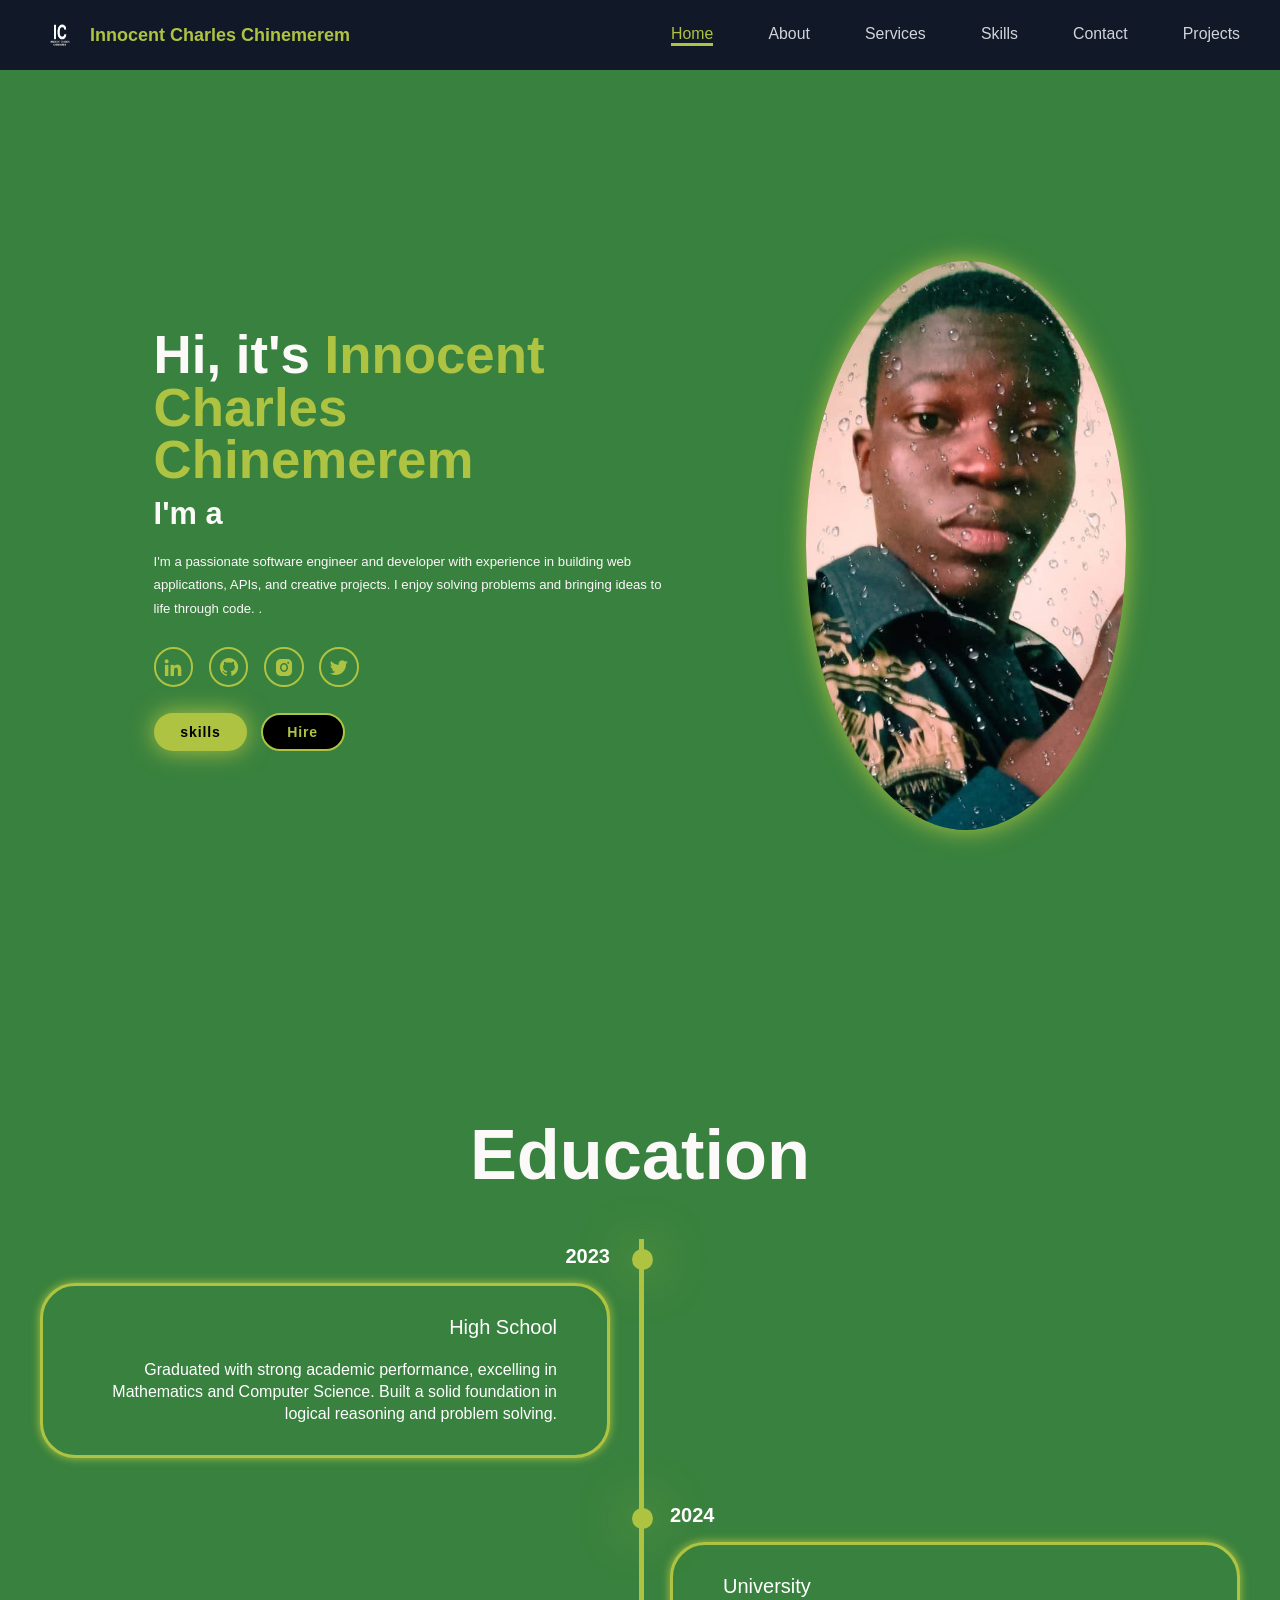
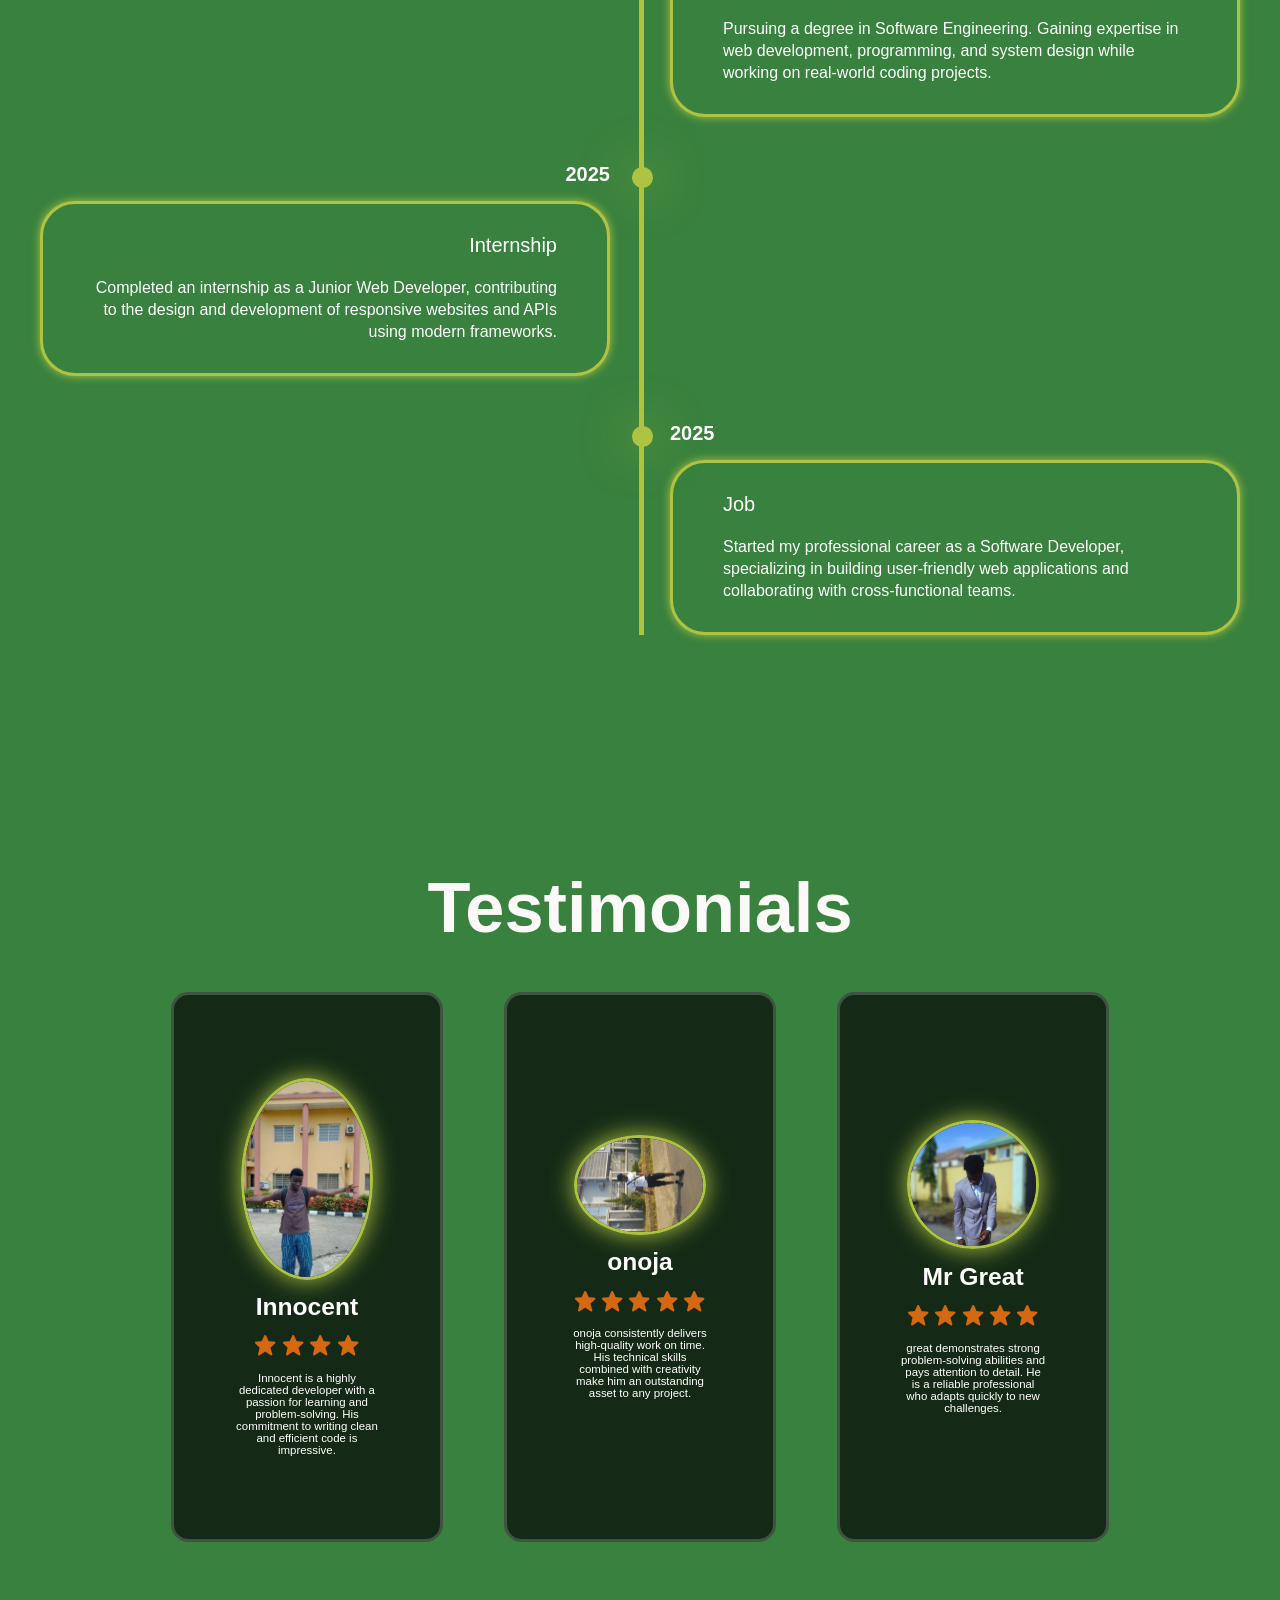
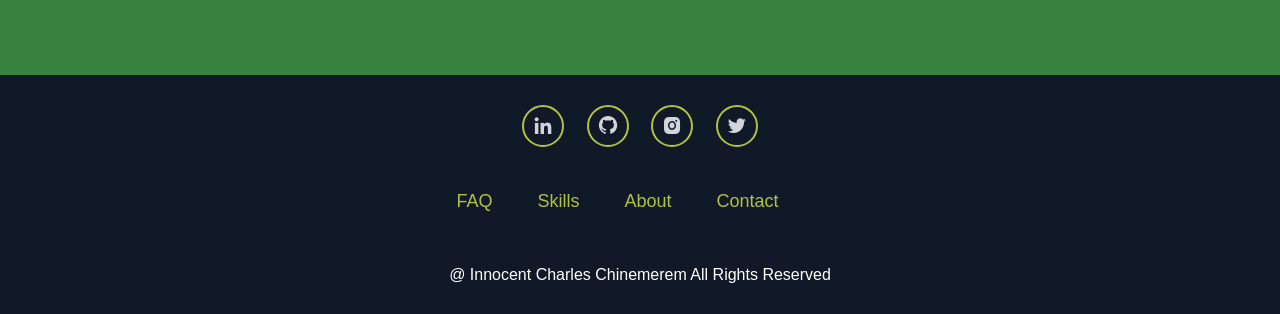
==== index.html @ 118e4017 "Add files via upload" ====
<!DOCTYPE html>
<html lang="en">
<head>
    <meta charset="UTF-8">
    <meta name="viewport" content="width=device-width, initial-scale=1.0">
    <title> Innocent Charles - Portfolio Website</title>
  <link rel="stylesheet" href="style.css">
  <link rel="stylesheet" href="footer.css">
    <link href='https://unpkg.com/boxicons@2.1.4/css/boxicons.min.css' rel='stylesheet'>
</head>
<body>

    <header class="header">
    <div class="logo">
    <img src="logo.png" alt="">
    <span>Innocent Charles Chinemerem</span>
   <i class='bx bx-menu' id="menu-icon"></i>
</div>
        <nav class="navbar">
            <a href="#home" class="active">Home</a>
           <a href="about.html">About</a>
           <a href="services.html">Services</a>
            <a href="skills.html">Skills</a>
             <a href="contact.html">Contact</a>
              <a href="projects.html">Projects</a>
        </nav>
    </header>

    <section class="home" id="home"> 
        <div class="home-content">
            <h1>Hi, it's <span>Innocent Charles Chinemerem</span></h1>
            <h3 class="text-animation">I'm a <span></span></h3>
            <p>I'm a passionate software engineer and developer with experience in 
      building web applications, APIs, and creative projects. 
      I enjoy solving problems and bringing ideas to life through code.
.</p>

            <div class="social-icons"> 
                <a href="https://www.linkedin.com/in/charles-innocent-7a38a5382?utm_"><i class='bx bxl-linkedin' ></i></a>
                <a href="https://github.com/charl946789"><i class='bx bxl-github'></i></a>
                <a href="https://www.instagram.com/charlesinnocent89?igsh=YzljYTk1ODg3Zg=="><i class='bx bxl-instagram-alt' ></i></a>
                <a href="https://x.com/InnocentCh45820?t=YkLxvu9G8O_T8S8qylnDCQ&s=09"><i class='bx bxl-twitter' ></i></a>
    
            </div>

            <div class="btn-group">
                <a href="skills.html" class="btn">skills</a>
              <a href="contact.html" class="btn">Hire</a>
                
            </div>
        </div>
            <div class="home-img">
                <img src="check out.jpg" alt="">
            </div>
    </section>
<section class="education" id="education">
  <h2 class="heading">Education</h2>

  <div class="timeline-items">

    <div class="timeline-item">
      <div class="timeline-dot"></div>
      <div class="timeline-date">2023</div>
      <div class="timeline-content">
        <h3>High School</h3><br>
        <p>Graduated with strong academic performance, excelling in Mathematics and Computer Science. Built a solid foundation in logical reasoning and problem solving.</p>
      </div>
    </div>

    <div class="timeline-item">
      <div class="timeline-dot"></div>
      <div class="timeline-date">2024</div>
      <div class="timeline-content">
        <h3>University</h3><br>
        <p>Pursuing a degree in Software Engineering. Gaining expertise in web development, programming, and system design while working on real-world coding projects.</p>
      </div>
    </div>

    <div class="timeline-item">
      <div class="timeline-dot"></div>
      <div class="timeline-date">2025</div>
      <div class="timeline-content">
        <h3>Internship</h3><br>
        <p>Completed an internship as a Junior Web Developer, contributing to the design and development of responsive websites and APIs using modern frameworks.</p>
      </div>
    </div>

    <div class="timeline-item">
      <div class="timeline-dot"></div>
      <div class="timeline-date">2025</div>
      <div class="timeline-content">
        <h3>Job</h3><br>
        <p>Started my professional career as a Software Developer, specializing in building user-friendly web applications and collaborating with cross-functional teams.</p>
      </div>
    </div>

  </div>  
</section>
<section class="testimonials" id="testimonials">
  <div class="testimonials-box">
    <h2 class="heading">Testimonials</h2>

    <div class="wrapper">
      <div class="testimonial-item">
        <img src="change.jpg" alt="">
        <h2>Innocent</h2>
        <div class="rating">
          <i class='bx bxs-star' id="star"></i>
          <i class='bx bxs-star' id="star"></i>
          <i class='bx bxs-star' id="star"></i>
          <i class='bx bxs-star' id="star"></i>
        </div>
        <p>Innocent is a highly dedicated developer with a passion for learning and problem-solving. His commitment to writing clean and efficient code is impressive.</p>
      </div>

      <div class="testimonial-item">
                <img src="20240426_163913.jpg" alt="">
        <h2>onoja</h2>
        <div class="rating">
          <i class='bx bxs-star' id="star"></i>
          <i class='bx bxs-star' id="star"></i>
          <i class='bx bxs-star' id="star"></i>
          <i class='bx bxs-star' id="star"></i>
          <i class='bx bxs-star' id="star"></i>
        </div>
        <p>onoja consistently delivers high-quality work on time. His technical skills combined with creativity make him an outstanding asset to any project.</p>
      </div>

      <div class="testimonial-item">
  <img src="20241021_062246.jpg" alt="">
        <h2> Mr Great</h2>
        <div class="rating">
          <i class='bx bxs-star' id="star"></i>
          <i class='bx bxs-star' id="star"></i>
          <i class='bx bxs-star' id="star"></i>
          <i class='bx bxs-star' id="star"></i>
          <i class='bx bxs-star' id="star"></i>
        </div>
        <p>great demonstrates strong problem-solving abilities and pays attention to detail. He is a reliable professional who adapts quickly to new challenges.</p>
      </div>
    </div>
  </div>
</section>


    <footer class="footer">
        <div class="social">
            <a href="https://www.linkedin.com/in/charles-innocent-7a38a5382?utm_"><i class='bx bxl-linkedin' ></i></a>
            <a href="https://github.com/charl946789"><i class='bx bxl-github'></i></a>
            <a href="https://www.instagram.com/charlesinnocent89?igsh=YzljYTk1ODg3Zg=="><i class='bx bxl-instagram-alt' ></i></a>
            <a href="https://x.com/InnocentCh45820?t=YkLxvu9G8O_T8S8qylnDCQ&s=09"><i class='bx bxl-twitter' ></i></a>
        </div>

        <ul class="list">
            <li>
                <a href="#">FAQ</a>
            </li>

            <li>
                <a href="skills.html">Skills</a>
            </li>

            <li>
                <a href="About.html">About </a>
            </li>

            <li>
                <a href="contact.html">Contact</a>
            </li>

            <li>
                <a href="services.html"></a>
            </li>
        </ul>
        <p class="copyright">
            @ Innocent Charles Chinemerem All Rights Reserved
        </p>
    </footer>

  <script src="scripts.js"></script>
    <!-- Back to Top Button -->
  <button id="backToTop">↑</button>

  <!-- Smooth Scroll JS -->
  <script>
    // Smooth scroll for nav links
    document.querySelectorAll('a[href^="#"]').forEach(anchor => {
      anchor.addEventListener('click', function(e) {
        e.preventDefault();
        document.querySelector(this.getAttribute('href')).scrollIntoView({
          behavior: 'smooth'
        });
      });
    });

    // Back to Top button
    const backToTop = document.getElementById("backToTop");

    window.addEventListener("scroll", () => {
      if (window.scrollY > 300) {
        backToTop.style.display = "block";
      } else {
        backToTop.style.display = "none";
      }
    });

    backToTop.addEventListener("click", () => {
      window.scrollTo({ top: 0, behavior: "smooth" });
    });
  </script>
</body>
</html>

</body>
</html>
---- style.css ----
*{
    margin: 0;
    padding: 0;
    box-sizing: border-box;
    text-decoration: none;
    border: none;
    outline: none;
    scroll-behavior: smooth;
    font-family: "poppins", sans-serif;
}
:root {
    --bg-color: #38813e;
    --second-bg-color:#38813e ;
    --text-color: rgb(252, 249, 249);
    --main-color: #afc342;
}

html{
    font-size: 60%;
    overflow-x: hidden;
}
body{
    background: var(--bg-color);
    color: var(--text-color);
}
header{
   position: fixed; 
   top: 0;
   left: 0;
   width: 100%;
   padding: 4rem 12% 4rem;
   background: rgba(249, 247, 247, 0.3);
   backdrop-filter: blur(10px);
   display: flex;
   justify-content: space-between;
   align-items: center;
   z-index: 5;
}
.logo {
  display: flex;
  align-items: center;
  gap: 10px;
}

.logo img {
  width: 50px;
  height: 50px;
  border-radius: 50%;
}

.logo span {
  font-size: 1.3rem;
  font-weight: bold;
  color: #fff;
}
.navbar a{
    font-size: 1.8rem;
    color: var(--text-color);
    margin-left: 4rem;
    font-weight: 500;
    transition: 0.3s ease;
    border-bottom: 3px solid transparent;
}
.navbar a:hover,
.navbar a.active{
    color: var(--main-color);
    border-bottom: 3px solid var(--main-color);
}
#menu-icon{
    font-size: 3.6rem;
    color: var(--main-color);
    display: none;
}

section{
    min-height: 100vh;
    padding: 10rem 12% 10rem;
}
.home{
    display: flex;
    align-items: center;
    justify-content: center;
    gap: 15rem;
}
.home-content{
    display: flex;
    flex-direction: column;
    align-items: baseline;
    text-align: left;
    justify-content: center;
    margin-top: 3rem;
}
span{
    color: var(--main-color);
}
.logo span{
    color: var(--main-color);
}
.home-content h3{
    margin-bottom: 2rem;
    margin-top: 1rem;
    font-size: 3.5rem;
}
.home-content h1{
    font-size: 6rem;
    font-weight: 700;
    margin-top: 1.5rem;
    line-height: 1;
}
.home-img{
    border-radius: 80%;
}
.home-img img{
    position: relative;
    top:3rem ;
    width: 25vw;
    border-radius: 50%;
    box-shadow: 0 0 25px var(--main-color);
    cursor: pointer;
    transition: 0.4s ease-in-out;
}
.home-img img:hover{
  box-shadow: 0 0 25px var(--main-color);
  box-shadow: 0 0 25px var(--main-color);
  box-shadow: 0 0 25px var(--main-color);
}
.home-content p{
    font-size: 1.5rem;
    font-weight: 500;
    line-height: 1.8;
    max-width: 1000px;
}
.social-icons a{
    display: inline-flex;
    justify-content: center;
    align-items: center;
    width: 4.5rem;
    height: 4.5rem;
    background: transparent;
    border: 2px solid var(--main-color);
    font-size: 2.5rem;
    border-radius: 50%;
    color: var(--main-color);
    margin: 3rem 1.5rem 3rem 0;
    transition: 0.3s  ease-in-out;
}
.social-icons a:hover{
    color: var(--text-color);
    transform: scale(1.3)translateY(-5px);
    box-shadow: 0 0 25px var(--main-color);
    background-color: var(--main-color);
}
.btn{
    display: inline-block;
    padding: 1rem 2.8rem;
    background: var(--main-color);
    box-shadow: 0 0 25px var(--main-color);
    border-radius: 4rem;
    font-size: 1.6rem;
    color: black;
    border: 2px solid transparent;
    letter-spacing: 0.1rem;
    font-weight: 600;
    transition: 0.3s ease-in-out;
    cursor: pointer;
}
.btn:hover{
    transform: scale(1.05);
    box-shadow: 0 0 50px var(--main-color);
}
.btn-group{
    display: flex;
    align-items: center;
    gap: 1.5rem;
}
.btn-group a:nth-of-type(2){
    background-color: black;
    color: var(--main-color);
    border: 2px solid var(--main-color);
    box-shadow: 0 0 25px transparent;
}
.btn-group a:nth-of-type(2):hover{
    box-shadow: 0 0 25px var(--main-color);
    background-color: var(--main-color);
    color: black;
}
.text-animation{
    font-size: 34px;
    font-weight: 600;
    min-width: 280px;
}
.text-animation span{
    position: relative;
}
.text-animation span::before{
    content: "Web Developer";
    color: var(--main-color);
    animation: words 20s infinite;
}
.text-animation span::after{
    content: "";
    background-color: var(--bg-color);
    position: absolute;
    width: calc(100% + 8px);
    height: 100%;
    border-left: 3px solid var(--bg-color);
    right: -8px;
    animation: cursor 0.6s infinite, typing 20s steps(14) infinite;
}
@keyframes cursor{
    to{
      border-left: 2px solid var(--main-color);
    }
}
@keyframes words{
    0%,
    20%{
        content: "Software Engineer";
    }
    21%,
    40%{
        content: "Software Tester";
    }
    41%,
    60%{
        content: "Web Developer And Designer";
    }
    61%,
    80%{
        content: "Network Security Expert";
    }
    81%,
    100%{
        content: "UI / UX Designer";
    }
}
@keyframes typing{
    10%,
    15%,
    30%,
    35%,
    50%,
    55%,
    70%,
    75%,
    90%,
    95%{
        width: 0;
    }
    5%,
    20%,
    25%,
    40%,
    45%,
    60%,
    65%,
    80%,
    85%{
        width: calc(100% + 8px);
    }
}
.heading{
    font-size: 8rem;
    text-align: center;
    margin: 5rem 0;
}
.education{
    padding: 100px 15px;
    background: var(--second-bg-color);
}
.education h2{
    margin-bottom: 5rem;
}
.timeline-items{
    max-width: 1200px;
    margin: auto;
    display: flex;
    flex-wrap: wrap;
    position: relative;
}
.timeline-items::before{
    content: "";
    position: absolute;
    width: 5px;
    height: 100%;
    background-color: var(--main-color);
    left: calc(50% - 1px);
}
.timeline-item{
    margin-bottom: 40px;
    width: 100%;
    position: relative;
}
.timeline-item:last-child{
    margin-bottom: 0;
}
.timeline-item:nth-child(odd){
    padding-right: calc(50% + 30px);
    text-align: right;
}
.timeline-item:nth-child(even){
    padding-left: calc(50% + 30px);
}
.timeline-dot{
    height: 21px;
    width: 21px;
    background-color: var(--main-color);
    box-shadow: 0 0 25px var(--main-color);
    box-shadow:0 0 50px  var(--main-color);
    position: absolute;
    left: calc(50% - 8px);
    border-radius: 50%;
    top: 10px;
}
.timeline-date{
    font-size: 20px;
    font-weight: 800;
    color: white;
    margin: 6px 0 15px;
}
.timeline-content{
    background-color: var(--bg-color);
    border: 3px solid var(--main-color);
    padding: 30px 50px;
    border-radius: 4rem;
    box-shadow: 0 0 10px var(--main-color);
    cursor: pointer;
    transition: 0.3s ease-in-out;
}
.timeline-content:hover{
    transform: scale(1.05);
    box-shadow: 0 0 25px var(--main-color);
}
.timeline-content h3{
    font-size: 20px;
    color: white;
    margin: 0 0 10px;
    font-weight: 500;
}
.timeline-content p{
    color: white;
    font-size: 16px;
    font-weight: 300;
    line-height: 22px;
}

::-webkit-scrollbar{
    width: 15px;
}
::-webkit-scrollbar-thumb{
    background-color: var(--main-color);
}
::-webkit-scrollbar-track{
    background-color: var(--bg-color);
    width: 50px;
}
.services{
    background: var(--bg-color);
    color: black;
}
.services h2{
    margin-bottom: 5rem;
    color: white;
}
.services-container{
    display:grid;
    grid-template-columns: repeat(2,1fr);
    align-items: center;
    gap: 2.5rem;
}
.service-box{
    background-color: var(--main-color);
    height: 300px;
    border-radius: 3rem;
    border: 5px solid transparent;
    cursor: pointer;
    transition: 0.4s ease-in-out;
}
.service-box:hover{
    background: white;
    color: black;
    border: 5px solid var(--main-color);
    transform: scale(1.03);
}
.service-box .service-info{
    display: flex;
    flex-direction: column;
    text-align: left;
    max-height: 200px;
    justify-content: left;
    align-items: baseline;
    padding: 5rem 5rem;
}
.service-info h4{
    font-size: 3rem;
    font-weight: 800;
    line-height: 2;
}
.service-info p{
    font-size: 1.6rem;
    font-weight: 600;
    max-height: 100px;
    line-height: 1.7;
    margin: auto;
}
.testimonials{
    background: var(--second-bg-color);
}
.testimonials-box{
    background-size: cover;
    display: flex;
    align-items: center;
    justify-content: center;
    flex-direction: column;
}
.testimonials .heading{
    margin-bottom: 5rem;
}
.testimonials-box img{
    width: 15rem;
    border-radius: 50%;
    border: 3px solid var(--main-color);
    box-shadow: 0 0 25px var(--main-color);
}
.wrapper{
    display: grid;
    grid-template-columns: repeat(3,1fr);
    gap: 3rem;
}
.testimonial-item{
    min-height: 550px;
    max-width: 450px;
    background: rgba(7, 7, 7, 0.7);
    border: 3px solid rgba(238, 238, 238, 0.2);
    border-radius: 2rem;
    margin: 0 2rem;
    padding: 30px 60px;
    cursor: pointer;
    display: flex;
    flex-direction: column;
    align-items: center;
    justify-content: center;
    text-align: center;
    gap: 1.5rem;
    color: white;
    transition: 0.4s ease-in-out;
}
.testimonial-item:hover{
    border: 3px solid var(--main-color);
    transform: translateY(-10px)scale(1.03);
    box-shadow: 0 0 50px var(--main-color);
}
.testimonial-item h2{
    font-size: 2.8rem;
}
.testimonial-item p{
    font-size: 1.3rem;
}
#star{
    color: rgb(213, 105, 17);
    font-size: 2.8rem;
}
.contact{
    background-color: var(--bg-color);
}
.contact h2{
    margin-bottom: 3rem;
    color: white;
}
.contact form{
    display: flex;
    align-items: center;
    justify-content: center;
    gap: 3rem;
    margin: 5rem auto;
    text-align: center;
}
.contact form .input-box{
    display: flex;
    justify-content: center;
    flex-wrap: wrap;
}
.contact form .input-box input,
.contact form textarea{
    width: 100%;
    padding: 2.5rem;
    font-size: 1.8rem;
    color: var(--text-color);
    background: var(--second-bg-color);
    border-radius: 2rem;
    border: 2px solid var(--main-color);
    margin: 1.5rem 0;
    resize: none;
}
.contact form .btn{
    margin-top: 2rem;
}
.footer{
    position: relative;
    bottom: 0;
    width: 100%;
    padding: 40px 0;
    background-color: var(--second-bg-color);
}
.footer .social{
    text-align: center;
    padding-bottom: 25px;
    color: var(--main-color);
}
.footer .social a{
    font-size: 25px;
    color: var(--main-color);
    border: 2px solid var(--main-color);
    width: 42px;
    height: 42px;
    line-height: 42px;
    display: inline-block;
    text-align: center;
    border-radius: 50%;
    margin: 0 10px;
    transition: 0.3s ease-in-out;
}
.footer .social a:hover{
    transform: scale(1.2)translateY(-10px);
    background-color: var(--main-color);
    color: black;
    box-shadow: 0 0 25px var(--main-color);
}
.footer ul{
    margin-top: 0;
    padding: 0;
    font-size: 18px;
    line-height: 1.6;
    margin-bottom: 0;
    text-align: center;
}
.footer ul li a{
    color: white;
    border-bottom: 3px solid transparent;
    transition: 0.3s ease-in-out;
}
.footer ul li a:hover{
    border-bottom: 3px solid var(--main-color);
}
.footer ul li{
    display: inline-block;
    padding: 0 15px;
}
.footer .copyright{
    margin-top: 50px;
    text-align: center;
    font-size: 16px;
    color: white;
}

@media(max-width:1285px){
    html{
        font-size: 55%;
    }
   .services-container{
    padding-bottom: 7rem;
    grid-template-columns: repeat(2,1fr);
    margin: 0 5rem;
  }
}
@media(max-width:991px){
    header{
        padding: 2rem 3%;
    }
    section{
        padding: 10rem 3% 2rem;
    }
    .timeline-items::before{
        left: 7px;
    }
    .timeline-item:nth-child(odd){
        padding-right: 0;
        text-align: left;
    }
    .timeline-item:nth-child(odd),
    .timeline-item:nth-child(even){
        padding-left: 37px;
    }
    .timeline-dot{
        left: 0;
    }
    .testimonials .wrapper{
        grid-template-columns: repeat(1,1fr);
    }
    .contact form{
        flex-direction: column;
    }
    .footer{
        padding: 2rem 3%;
    }
}
@media(max-width:895px){
    #menu-icon{
        display: block;
    }
    .navbar{
        position: absolute;
        top: 100%;
        right: 0;
        width: 50%;
        padding: 1rem 3%;
        background: rgba(0, 0, 0, 0.8);
        backdrop-filter:blur(20px);
        border-bottom-left-radius: 2rem;
        border-left: 2px solid var(--main-color);
        border-bottom: 2px solid var(--main-color);
        display: none;
    }
    .navbar .active{
        display: block;
    }
    .navbar a{
        display: block;
        font-size: 2rem;
        margin: 3rem  0;
        color: white;
    }
    .home{
        flex-direction: column-reverse;
        margin: 5rem 4rem;
    }
    .home-content h3{
        font-size: 2.6rem;
    }
    .home-content h1{
        font-size: 8rem;
        margin-top: 3rem;
    }
    .home-content p{
        max-width: 600px;
        margin: 0 auto;
    }
    .home-img img{
        width: 56vw;
    }
    .services h2{
        margin-bottom: 3rem;
    }
    .services-container{
        grid-template-columns: repeat(1,1fr);
    }
}
/* Back to Top Button */
#backToTop {
  position: fixed;
  bottom: 30px;
  right: 30px;
  background: #afc342;
  color: rgb(33, 189, 77);
  border: none;
  padding: 12px 16px;
  border-radius: 50%;
  font-size: 18px;
  cursor: pointer;
  display: none;
  box-shadow: 0px 4px 8px rgba(0,0,0,0.2);
  transition: background 0.3s, transform 0.3s;
  z-index: 1000;
}

#backToTop:hover {
  background: #afc342;
  transform: scale(1.1);
}
---- footer.css ----
/* Navbar */
.header {
  display: flex;
  justify-content: space-between;
  align-items: center;
  padding: 15px 40px;
  background: #111827; /* dark navy */
  color: white;
  position: sticky;
  top: 0;
  z-index: 1000;
}
.logo {
  display: flex;
  align-items: center;
  gap: 10px;
}
.logo img {
  height: 40px;
  width: 40px;
  border-radius: 50%;
}
.logo span {
  font-weight: bold;
  font-size: 18px;
}
.navbar {
  display: flex;
  gap: 20px;
}
.navbar a {
  text-decoration: none;
  color: #d1d5db;
  font-weight: 500;
  position: relative;
  transition: color 0.3s;
}
.navbar a:hover {
  color: #ffffff;
}
.navbar a::after {
  content: "";
  position: absolute;
  bottom: -5px;
  left: 0;
  width: 0;
  height: 2px;
  background: #2563eb;
  transition: width 0.3s;
}
.navbar a:hover::after {
  width: 100%;
}

/* Footer */
.footer {
  background: #111827;
  color: #d1d5db;
  padding: 30px 20px;
  text-align: center;
  margin-top: 40px;
}
.footer .social {
  margin-bottom: 15px;
}
.footer .social a {
  color: #d1d5db;
  margin: 0 10px;
  font-size: 22px;
  transition: color 0.3s;
}
.footer .social a:hover {
  color: #2563eb;
}
.footer .list {
  list-style: none;
  display: flex;
  justify-content: center;
  gap: 15px;
  padding: 0;
  margin: 10px 0;
}
.footer .list li a {
  text-decoration: none;
  color: #afc342;
  transition: color 0.3s;
}
.footer .list li a:hover {
  color: #ffffff;
}
.footer p {
  font-size: 14px;
  margin-top: 10px;
  color: #9ca3af;
}
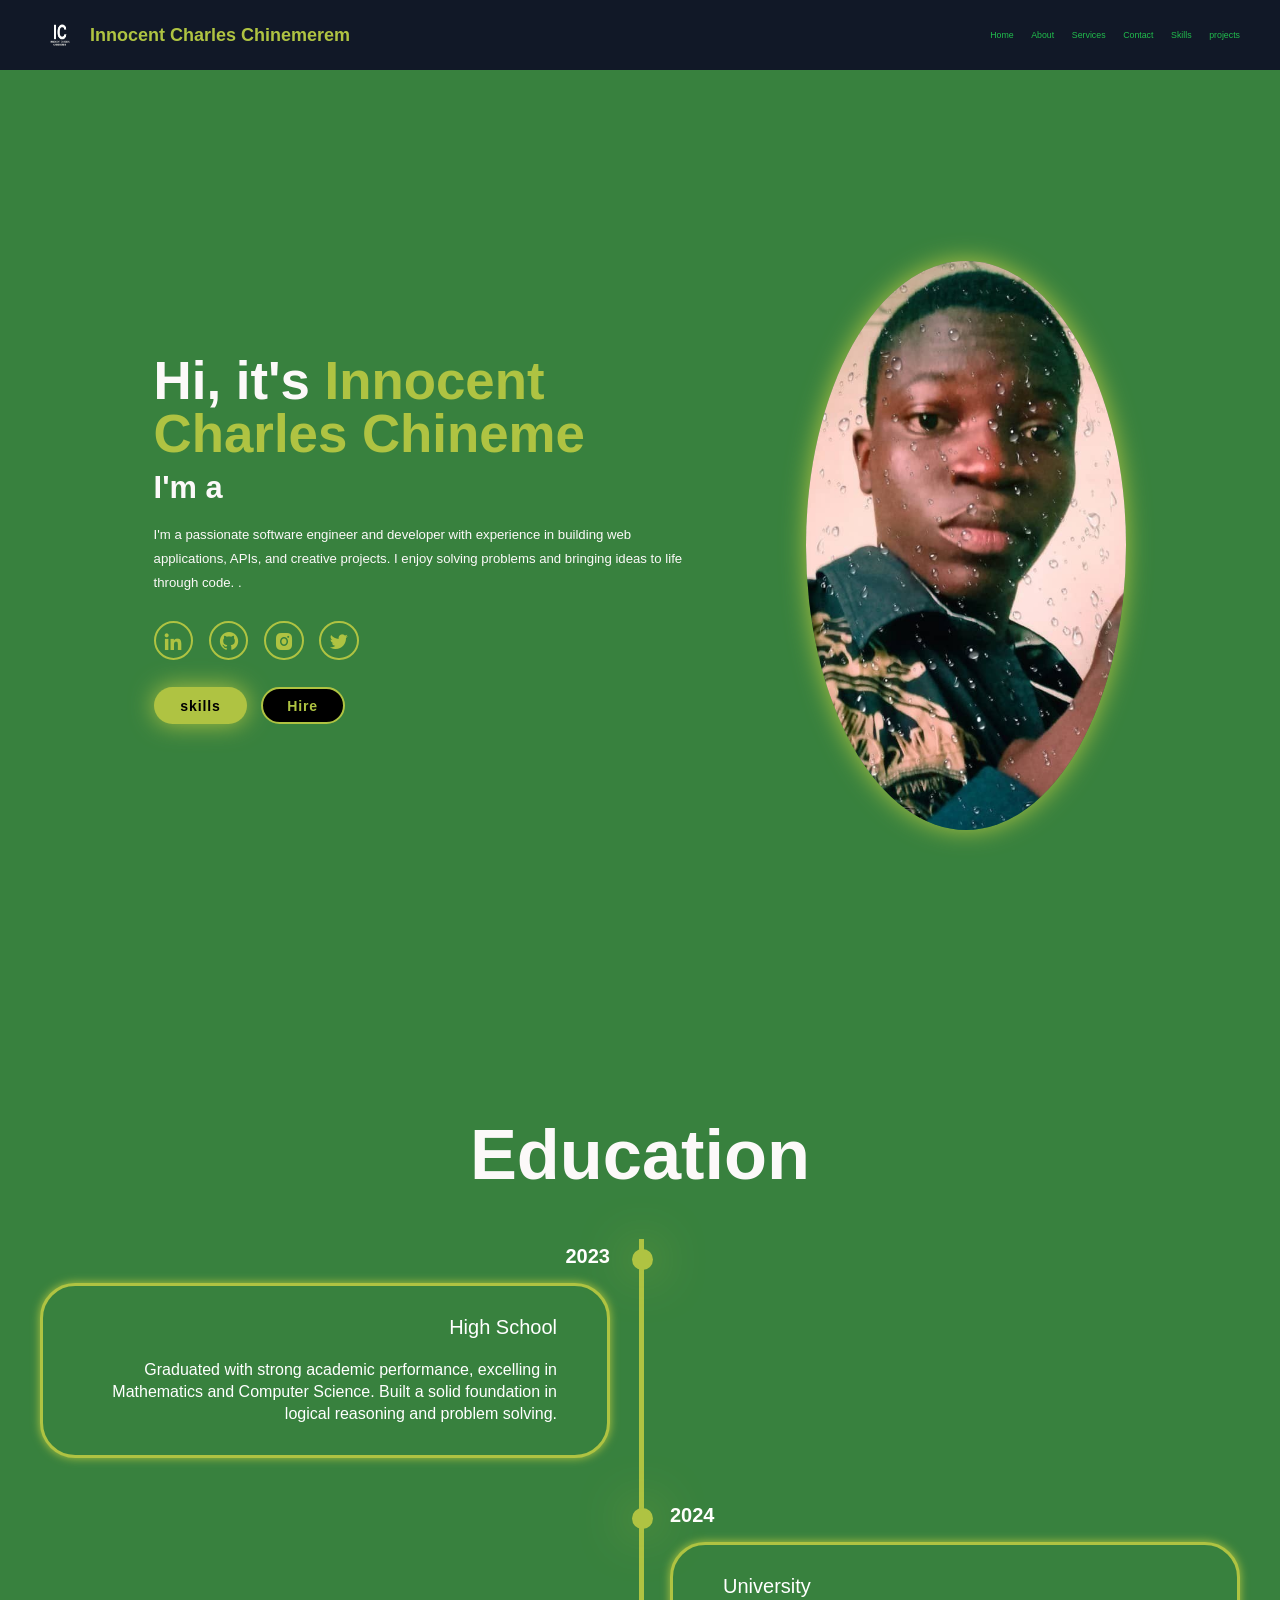
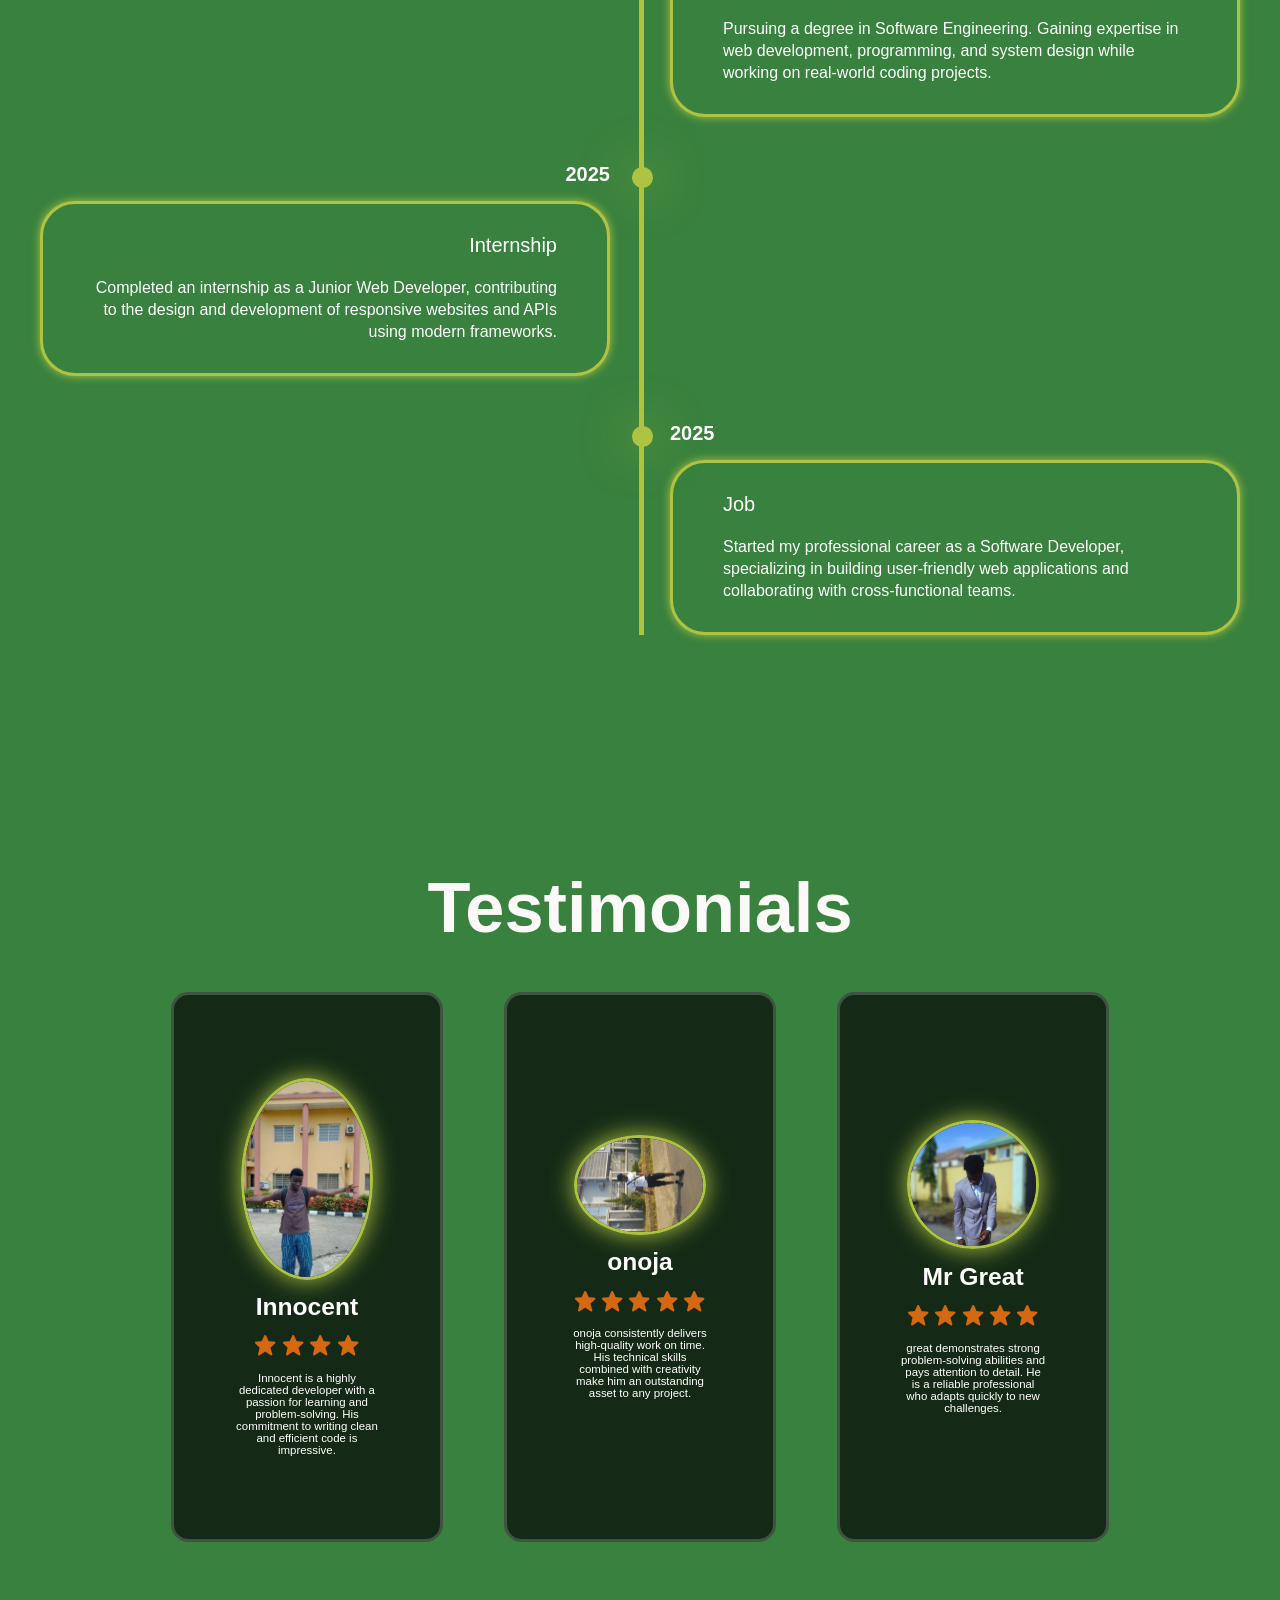
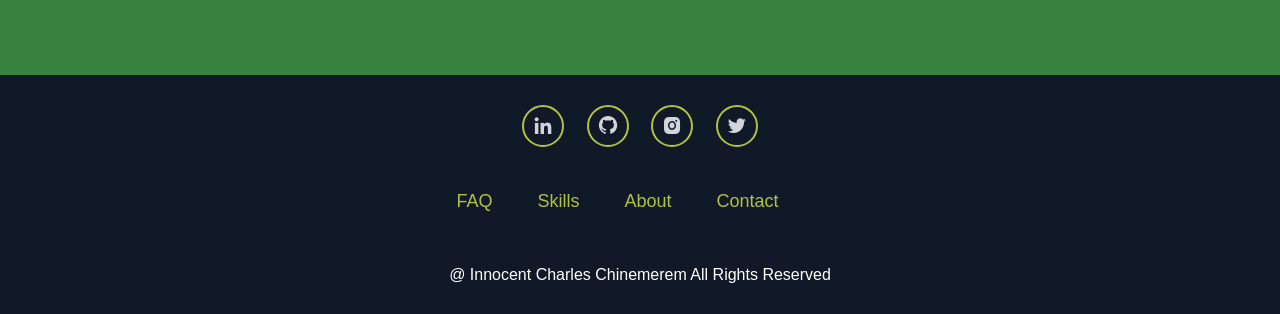
==== commit 72bb0c87: "Update index.html" ====
--- a/index.html
+++ b/index.html
@@ -16,19 +16,29 @@
     <span>Innocent Charles Chinemerem</span>
    <i class='bx bx-menu' id="menu-icon"></i>
 </div>
-        <nav class="navbar">
-            <a href="#home" class="active">Home</a>
-           <a href="about.html">About</a>
-           <a href="services.html">Services</a>
-            <a href="skills.html">Skills</a>
-             <a href="contact.html">Contact</a>
-              <a href="projects.html">Projects</a>
-        </nav>
+      
+  <nav class="nav-menu">
+    <ul class="nav-list">
+      <li><a href="#home">Home</a></li>
+      <li><a href="about.html">About</a></li>
+      <li><a href="services.html">Services</a></li>
+      <li><a href="contact.html">Contact</a></li>
+      <li><a href="skills.html">Skills</a></li>
+      <li><a href="projects.html">projects</a></li>
+      
+    </ul>
+  </nav>
+
+  <div class="hamburger">
+    <span class="bar"></span>
+    <span class="bar"></span>
+    <span class="bar"></span>
+  </div>
     </header>
 
     <section class="home" id="home"> 
         <div class="home-content">
-            <h1>Hi, it's <span>Innocent Charles Chinemerem</span></h1>
+            <h1>Hi, it's <span>Innocent Charles Chineme</span></h1>
             <h3 class="text-animation">I'm a <span></span></h3>
             <p>I'm a passionate software engineer and developer with experience in 
       building web applications, APIs, and creative projects. 
@@ -212,4 +222,5 @@
 </html>
 
 </body>
-</html>+
+</html>
--- a/style.css
+++ b/style.css
@@ -31,7 +31,7 @@
    padding: 4rem 12% 4rem;
    background: rgba(249, 247, 247, 0.3);
    backdrop-filter: blur(10px);
-   display: flex;
+      display: flex;
    justify-content: space-between;
    align-items: center;
    z-index: 5;
@@ -43,8 +43,8 @@
 }
 
 .logo img {
-  width: 50px;
-  height: 50px;
+  width: 100px;
+  height: 10px;
   border-radius: 50%;
 }
 
@@ -60,6 +60,7 @@
     font-weight: 500;
     transition: 0.3s ease;
     border-bottom: 3px solid transparent;
+
 }
 .navbar a:hover,
 .navbar a.active{
@@ -77,10 +78,10 @@
     padding: 10rem 12% 10rem;
 }
 .home{
-    display: flex;
     align-items: center;
     justify-content: center;
-    gap: 15rem;
+    gap: 14rem;
+    display: flex;
 }
 .home-content{
     display: flex;
@@ -563,7 +564,7 @@
     margin: 0 5rem;
   }
 }
-@media(max-width:991px){
+@media(max-width:891px){
     header{
         padding: 2rem 3%;
     }
@@ -667,3 +668,106 @@
   background: #afc342;
   transform: scale(1.1);
 }
+/* Base / Desktop Styles */
+
+.header {
+  display: flex;
+  justify-content: space-between;
+  align-items: center;
+  padding: 1rem 2rem;
+  width: 100%;
+  background-color: rgb(33, 189, 77); /* adjust */
+}
+
+.logo a {
+  font-size: 1.8rem;
+  text-decoration: none;
+  color: rgb(252, 255, 253);
+}
+
+.nav-menu {
+  /* for desktop: show normally */
+}
+
+.nav-list {
+  list-style: none;
+  display: flex;
+  gap: 2rem; /* spacing between links */
+}
+
+.nav-list li a {
+  text-decoration: none;
+  color: rgb(33, 189, 77);
+  font-size: 1rem;
+}
+
+/* Hamburger (hidden on desktop) */
+
+.hamburger {
+  display: none;
+  flex-direction: column;
+  cursor: pointer;
+  gap: 4px;
+}
+
+.hamburger .bar {
+  display: block;
+  width: 25px;
+  height: 3px;
+  background-color:  rgb(33, 189, 77);
+  transition: all 0.3s ease;
+}
+
+/* --------------------------------------------------------------------------------
+   Media queries for mobile / tablet
+-------------------------------------------------------------------------------- */
+
+@media (max-width: 768px) {
+  .hamburger {
+    display: flex;
+  }
+  .nav-menu {
+    position: absolute;
+    top: 70px; /* adjust according to header height */
+    right: 0;
+    /* hidden by default on mobile */
+    width: 100%;
+    background-color:#38813e;
+    max-height: 0;
+    overflow: hidden;
+    transition: max-height 0.3s ease;
+    
+  }
+  .nav-menu.active {
+    max-height: 500px; /* enough to show all items */
+  }
+  .nav-list {
+    flex-direction: column;
+    gap: 1rem;
+    align-items: center;
+    padding: 1rem 0;
+  }
+  .nav-list li a {
+    font-size: 40px;
+    
+  }
+}
+
+@media (max-width: 480px) {
+  .header {
+    padding: 0.8rem 1rem;
+  }
+  .logo a {
+    font-size: 1.5rem;
+  }
+  .nav-list li a {
+    font-size: 1.8rem;
+
+
+  }
+  .hamburger .bar {
+    width: 20px;
+    height: 2.5px;
+  }
+}
+
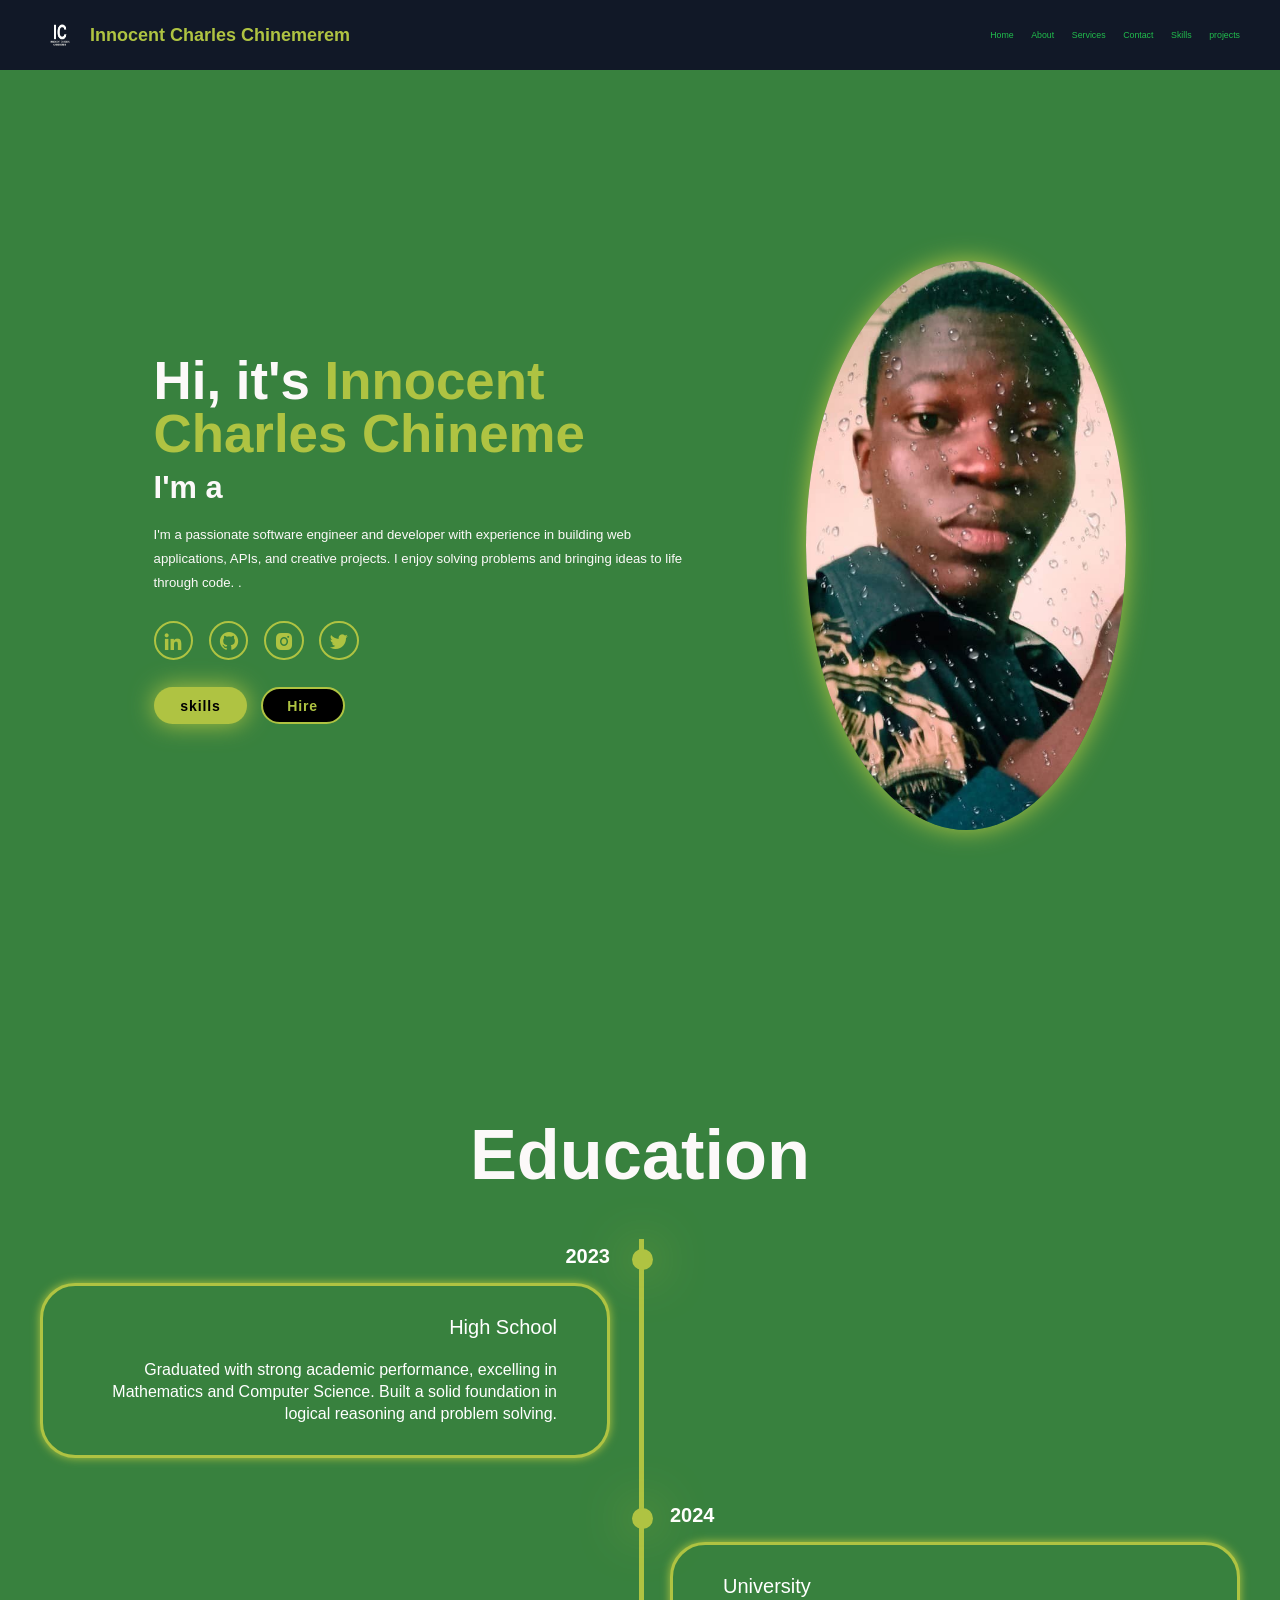
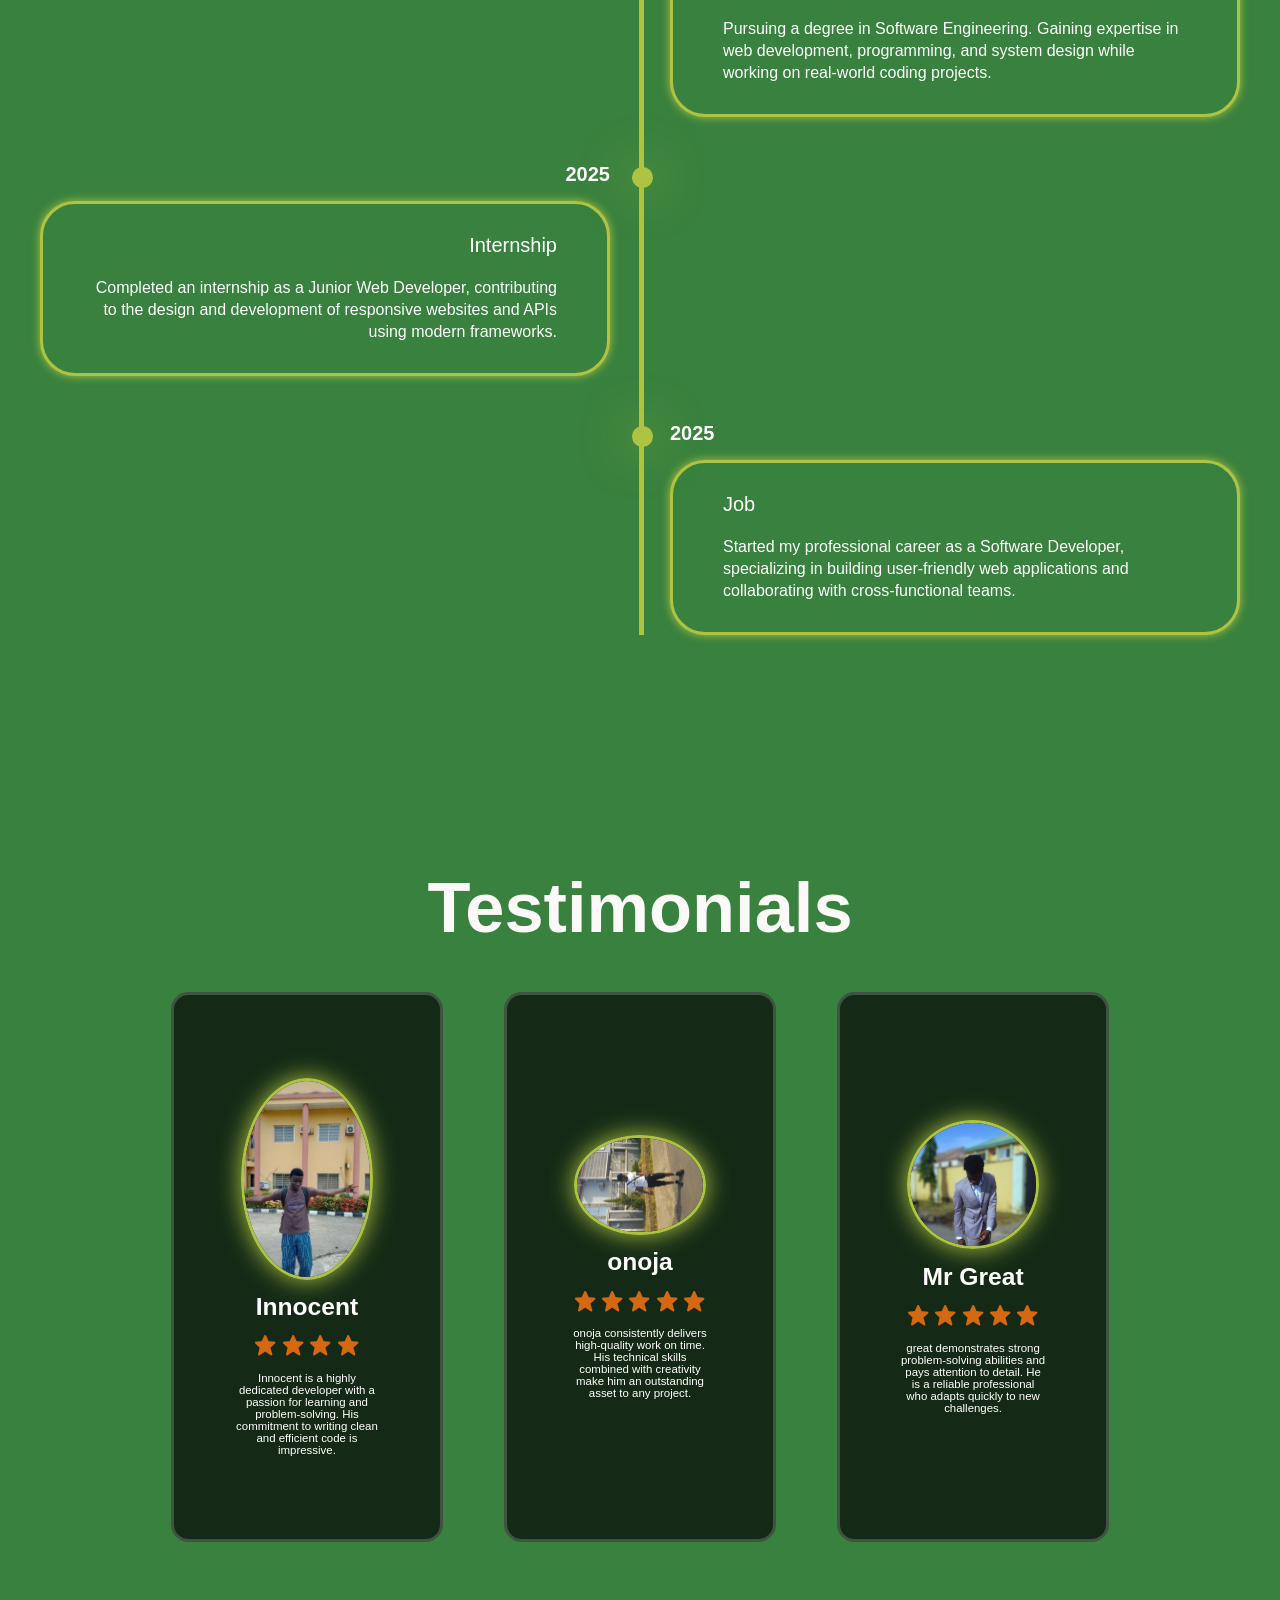
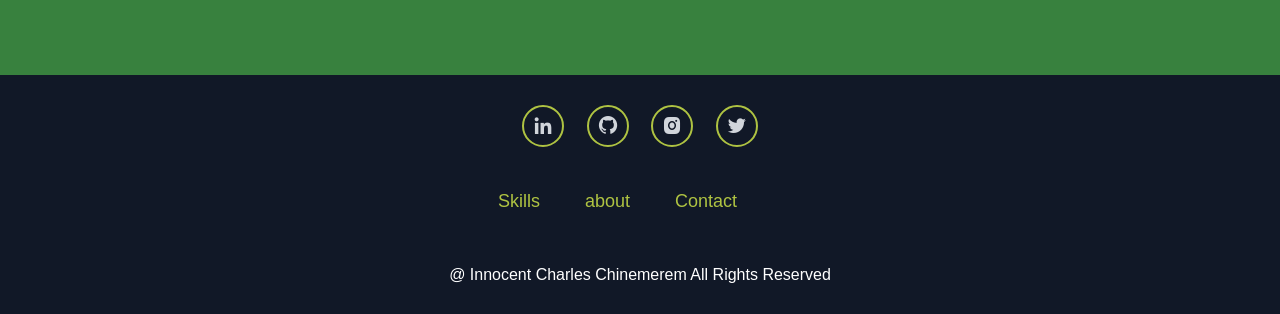
==== commit d9cee446: "Update index.html" ====
--- a/index.html
+++ b/index.html
@@ -14,7 +14,7 @@
     <div class="logo">
     <img src="logo.png" alt="">
     <span>Innocent Charles Chinemerem</span>
-   <i class='bx bx-menu' id="menu-icon"></i>
+
 </div>
       
   <nav class="nav-menu">
@@ -162,16 +162,14 @@
         </div>
 
         <ul class="list">
-            <li>
-                <a href="#">FAQ</a>
-            </li>
+          
 
             <li>
                 <a href="skills.html">Skills</a>
             </li>
 
             <li>
-                <a href="About.html">About </a>
+                <a href="About.html">about </a>
             </li>
 
             <li>
@@ -224,3 +222,5 @@
 </body>
 
 </html>
+
+
--- a/style.css
+++ b/style.css
@@ -771,3 +771,4 @@
   }
 }
 
+
--- a/footer.css
+++ b/footer.css
@@ -1,4 +1,4 @@
-/* Navbar */
+/* Navbar (no changes needed, yours is good) */
 .header {
   display: flex;
   justify-content: space-between;
@@ -60,9 +60,11 @@
   text-align: center;
   margin-top: 40px;
 }
+
 .footer .social {
   margin-bottom: 15px;
 }
+
 .footer .social a {
   color: #d1d5db;
   margin: 0 10px;
@@ -72,6 +74,7 @@
 .footer .social a:hover {
   color: #2563eb;
 }
+
 .footer .list {
   list-style: none;
   display: flex;
@@ -79,7 +82,9 @@
   gap: 15px;
   padding: 0;
   margin: 10px 0;
+  flex-wrap: wrap; /* allows wrapping if too many links */
 }
+
 .footer .list li a {
   text-decoration: none;
   color: #afc342;
@@ -88,8 +93,46 @@
 .footer .list li a:hover {
   color: #ffffff;
 }
+
 .footer p {
   font-size: 14px;
   margin-top: 10px;
   color: #9ca3af;
 }
+
+/* Responsive Footer (Tablet & Phone) */
+@media (max-width: 768px) {
+  .footer {
+    text-align: center;
+  }
+
+  .footer .list {
+    flex-direction: column; /* stack vertically */
+    align-items: center;
+    gap: 10px;
+  }
+
+  .footer .social {
+    margin-bottom: 20px;
+  }
+}
+
+@media (max-width: 480px) {
+  .footer {
+    padding: 20px 15px;
+  }
+
+  .footer .social a {
+    font-size: 20px; /* slightly smaller icons */
+    margin: 0 8px;
+  }
+
+  .footer .list li a {
+    font-size: 14px; /* smaller text on phone */
+  }
+
+  .footer p {
+    font-size: 12px;
+  }
+}
+
